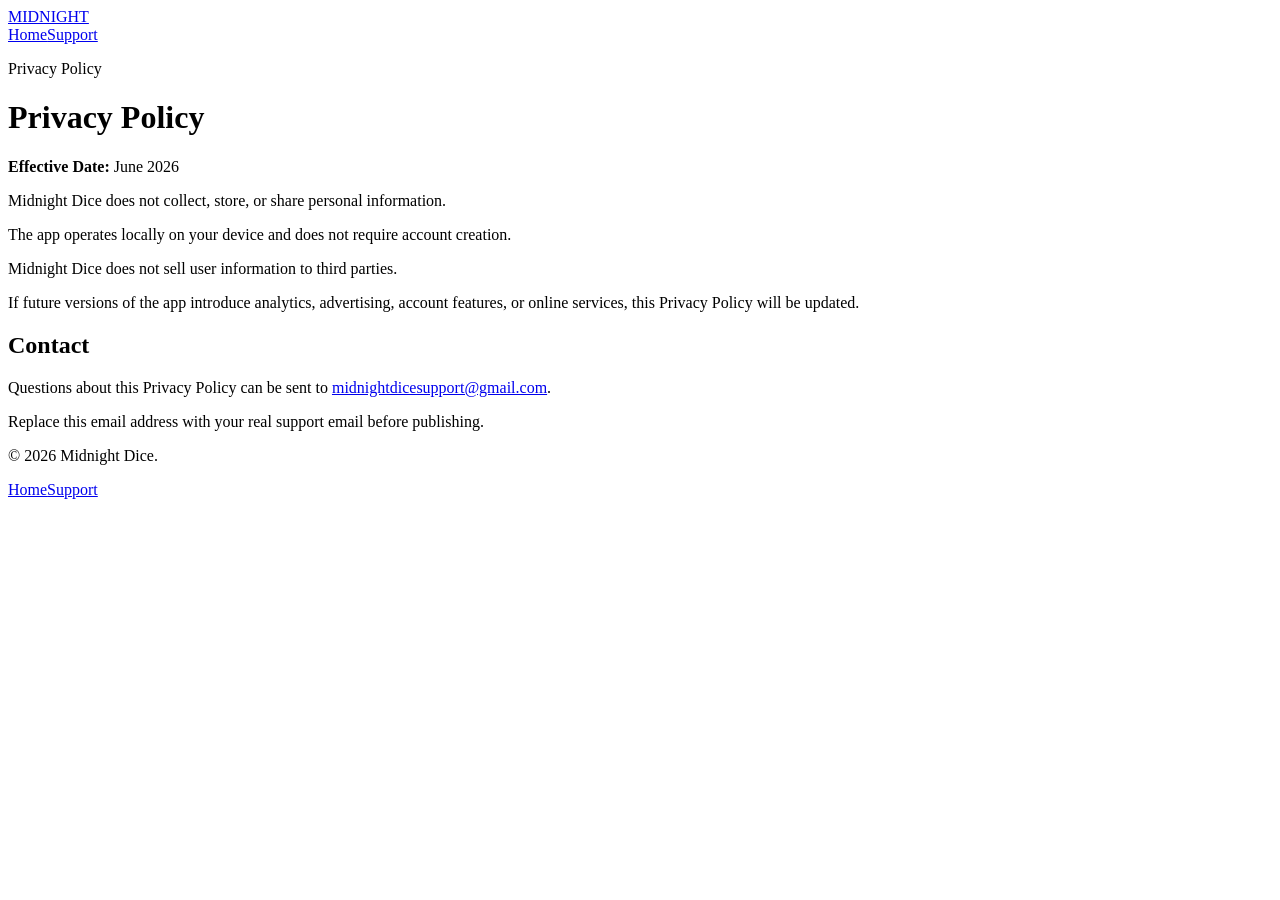
==== privacy.html @ 73e41605 "Update privacy.html" ====
<!doctype html>
<html lang="en">
<head>
  <meta charset="utf-8" />
  <meta name="viewport" content="width=device-width, initial-scale=1" />
  <title>Privacy Policy | Midnight Dice</title>
  <meta name="description" content="Privacy Policy for Midnight Dice." />
  <link rel="stylesheet" href="styles.css" />
</head>
<body>
  <header class="nav"><a class="brand" href="index.html">MIDNIGHT</a><nav><a href="index.html">Home</a><a href="support.html">Support</a></nav></header>
  <main class="page policy">
    <p class="eyebrow">Privacy Policy</p>
    <h1>Privacy Policy</h1>
    <p><strong>Effective Date:</strong> June 2026</p>
    <p>Midnight Dice does not collect, store, or share personal information.</p>
    <p>The app operates locally on your device and does not require account creation.</p>
    <p>Midnight Dice does not sell user information to third parties.</p>
    <p>If future versions of the app introduce analytics, advertising, account features, or online services, this Privacy Policy will be updated.</p>
    <h2>Contact</h2>
    <p>Questions about this Privacy Policy can be sent to <a class="email" href="mailto:support@yourdomain.com">midnightdicesupport@gmail.com</a>.</p>
    <p class="muted">Replace this email address with your real support email before publishing.</p>
  </main>
  <footer><p>© 2026 Midnight Dice.</p><div><a href="index.html">Home</a><a href="support.html">Support</a></div></footer>
</body>
</html>
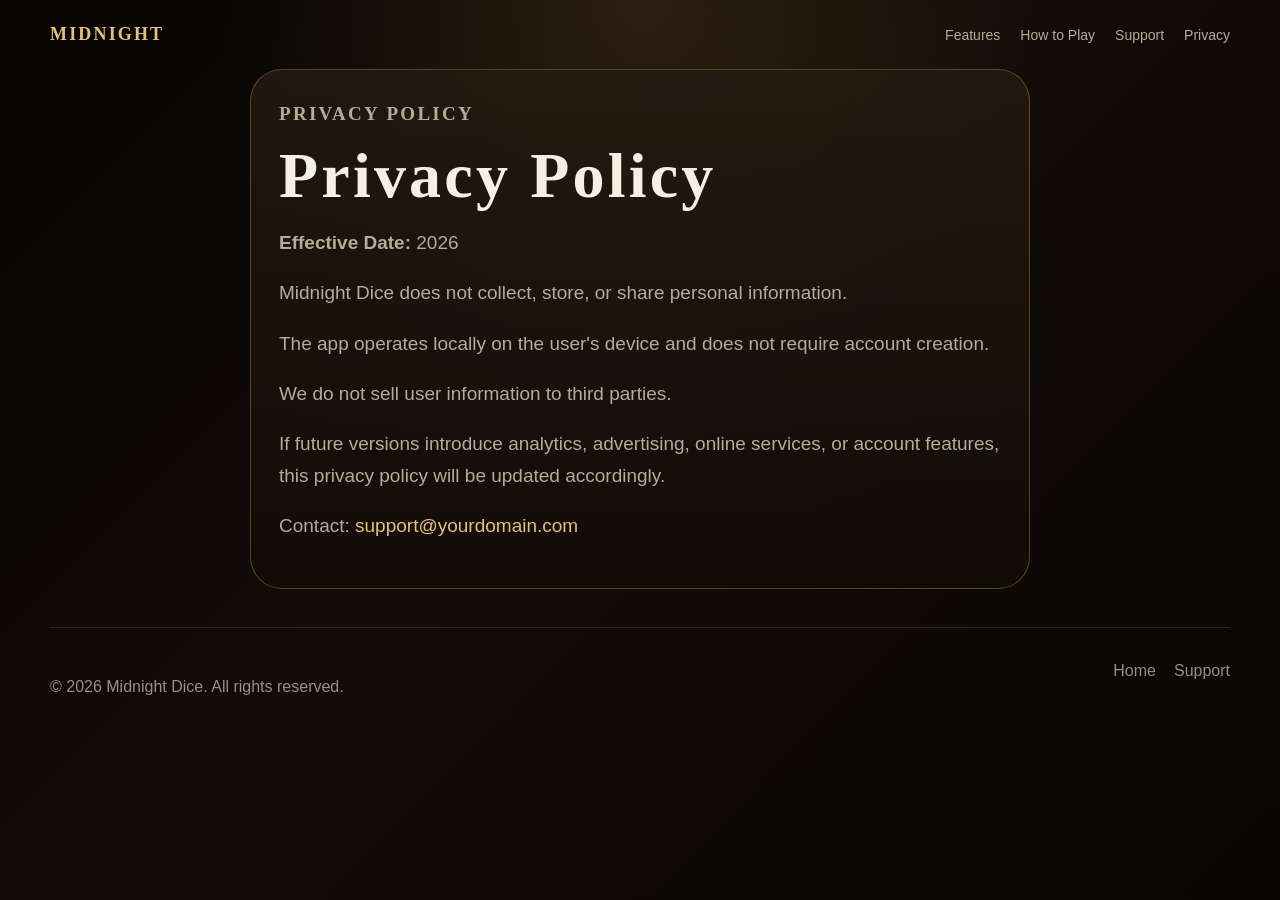
==== commit 175916e9: "Add files via upload" ====
--- a/privacy.html
+++ b/privacy.html
@@ -1,26 +1,5 @@
 <!doctype html>
-<html lang="en">
-<head>
-  <meta charset="utf-8" />
-  <meta name="viewport" content="width=device-width, initial-scale=1" />
-  <title>Privacy Policy | Midnight Dice</title>
-  <meta name="description" content="Privacy Policy for Midnight Dice." />
-  <link rel="stylesheet" href="styles.css" />
-</head>
-<body>
-  <header class="nav"><a class="brand" href="index.html">MIDNIGHT</a><nav><a href="index.html">Home</a><a href="support.html">Support</a></nav></header>
-  <main class="page policy">
-    <p class="eyebrow">Privacy Policy</p>
-    <h1>Privacy Policy</h1>
-    <p><strong>Effective Date:</strong> June 2026</p>
-    <p>Midnight Dice does not collect, store, or share personal information.</p>
-    <p>The app operates locally on your device and does not require account creation.</p>
-    <p>Midnight Dice does not sell user information to third parties.</p>
-    <p>If future versions of the app introduce analytics, advertising, account features, or online services, this Privacy Policy will be updated.</p>
-    <h2>Contact</h2>
-    <p>Questions about this Privacy Policy can be sent to <a class="email" href="mailto:support@yourdomain.com">midnightdicesupport@gmail.com</a>.</p>
-    <p class="muted">Replace this email address with your real support email before publishing.</p>
-  </main>
-  <footer><p>© 2026 Midnight Dice.</p><div><a href="index.html">Home</a><a href="support.html">Support</a></div></footer>
-</body>
-</html>
+<html lang="en"><head><meta charset="utf-8" /><meta name="viewport" content="width=device-width, initial-scale=1" /><title>Privacy Policy | Midnight Dice</title><link rel="stylesheet" href="styles.css" /></head>
+<body><header class="nav"><a class="brand" href="index.html">MIDNIGHT</a><nav><a href="index.html#features">Features</a><a href="index.html#how-to-play">How to Play</a><a href="support.html">Support</a><a href="privacy.html">Privacy</a></nav></header>
+<main class="page"><section class="section narrow"><p class="eyebrow">Privacy Policy</p><h1>Privacy Policy</h1><p><strong>Effective Date:</strong> 2026</p><p>Midnight Dice does not collect, store, or share personal information.</p><p>The app operates locally on the user's device and does not require account creation.</p><p>We do not sell user information to third parties.</p><p>If future versions introduce analytics, advertising, online services, or account features, this privacy policy will be updated accordingly.</p><p>Contact: <a href="mailto:support@yourdomain.com">support@yourdomain.com</a></p></section></main>
+<footer><p>© 2026 Midnight Dice. All rights reserved.</p><div><a href="index.html">Home</a><a href="support.html">Support</a></div></footer></body></html>
--- a/styles.css
+++ b/styles.css
@@ -0,0 +1,354 @@
+* {
+  box-sizing: border-box;
+}
+
+:root {
+  --bg: #050403;
+  --panel: #1a120d;
+  --panel-soft: #241a11;
+  --gold: #d4a24a;
+  --gold-soft: #e4c07a;
+  --text: #f5efe5;
+  --muted: #b8aa98;
+  --line: rgba(212, 162, 74, 0.35);
+}
+
+html {
+  scroll-behavior: smooth;
+}
+
+body {
+  margin: 0;
+  font-family: Inter, -apple-system, BlinkMacSystemFont, "Segoe UI", sans-serif;
+  color: var(--text);
+  background:
+    radial-gradient(circle at 50% 0%, rgba(212, 162, 74, 0.14), transparent 38%),
+    linear-gradient(135deg, #050403 0%, #130c08 45%, #080604 100%);
+  min-height: 100vh;
+  overflow-x: hidden;
+}
+
+a {
+  color: inherit;
+  text-decoration: none;
+}
+
+.nav {
+  width: min(1180px, calc(100% - 40px));
+  margin: 0 auto;
+  padding: 24px 0;
+  display: flex;
+  justify-content: space-between;
+  align-items: center;
+  gap: 20px;
+}
+
+.brand,
+h1,
+h2,
+h3,
+.button,
+.eyebrow {
+  font-family: Georgia, "Times New Roman", serif;
+  letter-spacing: 0.12em;
+}
+
+.brand {
+  color: var(--gold-soft);
+  font-size: 18px;
+  font-weight: 700;
+}
+
+.nav nav {
+  display: flex;
+  gap: 20px;
+  color: var(--muted);
+  font-size: 14px;
+}
+
+.nav a:hover {
+  color: var(--gold-soft);
+}
+
+.hero {
+  width: min(1180px, calc(100% - 40px));
+  margin: 18px auto 80px;
+  display: grid;
+  grid-template-columns: 1fr 420px;
+  gap: 70px;
+  align-items: center;
+}
+
+.hero-copy {
+  padding-top: 36px;
+}
+
+.eyebrow {
+  margin: 0 0 16px;
+  color: var(--gold);
+  text-transform: uppercase;
+  font-size: 15px;
+  font-weight: 700;
+}
+
+h1 {
+  margin: 0;
+  font-size: clamp(42px, 7vw, 82px);
+  line-height: 0.98;
+  letter-spacing: 0.05em;
+}
+
+h2 {
+  margin: 0 0 18px;
+  font-size: clamp(34px, 5vw, 58px);
+  line-height: 1;
+  letter-spacing: 0.04em;
+}
+
+h3 {
+  margin: 0 0 12px;
+  color: var(--gold-soft);
+  font-size: 20px;
+  letter-spacing: 0.06em;
+}
+
+.lede,
+.section p,
+.rule-box li {
+  color: var(--muted);
+  font-size: 19px;
+  line-height: 1.65;
+}
+
+.lede {
+  max-width: 680px;
+  margin: 28px 0;
+}
+
+.actions {
+  display: flex;
+  gap: 14px;
+  flex-wrap: wrap;
+  margin: 30px 0 14px;
+}
+
+.button {
+  display: inline-flex;
+  align-items: center;
+  justify-content: center;
+  min-height: 52px;
+  padding: 0 24px;
+  border: 1px solid var(--line);
+  border-radius: 999px;
+  font-size: 14px;
+  text-transform: uppercase;
+}
+
+.button.primary {
+  background: linear-gradient(180deg, rgba(212, 162, 74, 0.28), rgba(84, 54, 24, 0.45));
+  color: var(--gold-soft);
+}
+
+.button.secondary {
+  color: var(--text);
+  background: rgba(255, 255, 255, 0.03);
+}
+
+.note {
+  color: rgba(245, 239, 229, 0.55);
+  font-size: 14px;
+}
+
+.phone-wrap {
+  justify-self: center;
+  position: relative;
+}
+
+.phone-wrap::before {
+  content: "";
+  position: absolute;
+  inset: 10% -12%;
+  background: radial-gradient(circle, rgba(212, 162, 74, 0.18), transparent 70%);
+  filter: blur(18px);
+}
+
+.phone,
+.screens img {
+  position: relative;
+  display: block;
+  border-radius: 34px;
+  box-shadow: 0 34px 90px rgba(0, 0, 0, 0.55);
+}
+
+.phone {
+  width: min(360px, 78vw);
+}
+
+.section {
+  width: min(1180px, calc(100% - 40px));
+  margin: 0 auto;
+  padding: 80px 0;
+}
+
+.cards {
+  margin-top: 34px;
+  display: grid;
+  grid-template-columns: repeat(4, 1fr);
+  gap: 18px;
+}
+
+.cards article,
+.rule-box,
+.narrow {
+  background: linear-gradient(180deg, rgba(36, 26, 17, 0.86), rgba(18, 12, 8, 0.88));
+  border: 1px solid var(--line);
+  border-radius: 32px;
+  padding: 28px;
+}
+
+.cards p {
+  margin: 0;
+  font-size: 16px;
+}
+
+.gallery {
+  overflow: hidden;
+}
+
+.screens {
+  display: flex;
+  gap: 26px;
+  overflow-x: auto;
+  padding: 22px 0 26px;
+  scrollbar-width: none;
+  -ms-overflow-style: none;
+}
+
+.screens::-webkit-scrollbar {
+  display: none;
+}
+
+.screens img {
+  width: 250px;
+  max-width: 72vw;
+  flex: 0 0 auto;
+}
+
+.split {
+  display: grid;
+  grid-template-columns: 1.1fr 0.9fr;
+  gap: 34px;
+  align-items: start;
+}
+
+.rule-box ol {
+  margin: 0;
+  padding-left: 24px;
+}
+
+.rule-box li {
+  margin-bottom: 14px;
+}
+
+.page {
+  min-height: 62vh;
+}
+
+.narrow {
+  max-width: 780px;
+}
+
+.narrow h1 {
+  font-size: clamp(38px, 6vw, 64px);
+}
+
+.narrow a {
+  color: var(--gold-soft);
+}
+
+footer {
+  width: min(1180px, calc(100% - 40px));
+  margin: 0 auto;
+  padding: 34px 0 46px;
+  border-top: 1px solid rgba(212, 162, 74, 0.18);
+  display: flex;
+  justify-content: space-between;
+  gap: 18px;
+  color: rgba(245, 239, 229, 0.58);
+}
+
+footer div {
+  display: flex;
+  gap: 18px;
+}
+
+@media (max-width: 980px) {
+  .hero {
+    grid-template-columns: 1fr;
+    text-align: center;
+    gap: 40px;
+  }
+
+  .lede {
+    margin-left: auto;
+    margin-right: auto;
+  }
+
+  .actions {
+    justify-content: center;
+  }
+
+  .cards {
+    grid-template-columns: repeat(2, 1fr);
+  }
+
+  .split {
+    grid-template-columns: 1fr;
+  }
+}
+
+@media (max-width: 640px) {
+  .nav {
+    align-items: flex-start;
+  }
+
+  .nav nav {
+    flex-wrap: wrap;
+    justify-content: flex-end;
+    gap: 12px;
+  }
+
+  .hero,
+  .section,
+  footer,
+  .nav {
+    width: min(100% - 28px, 1180px);
+  }
+
+  .hero {
+    margin-top: 4px;
+  }
+
+  .cards {
+    grid-template-columns: 1fr;
+  }
+
+  .cards article,
+  .rule-box,
+  .narrow {
+    border-radius: 24px;
+    padding: 22px;
+  }
+
+  .screens {
+    gap: 18px;
+  }
+
+  .screens img {
+    width: 230px;
+  }
+
+  footer {
+    flex-direction: column;
+  }
+}
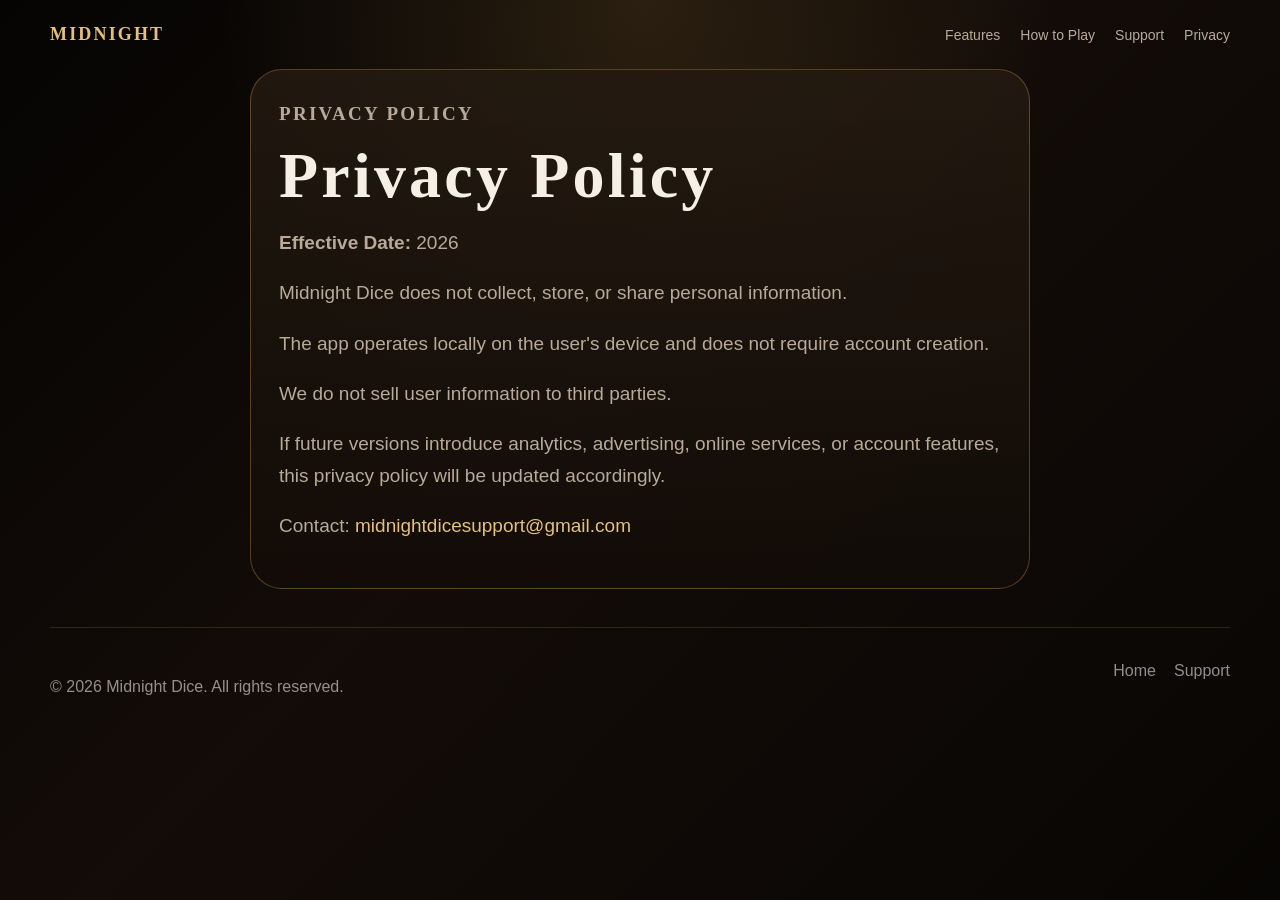
==== commit f967cc35: "Update privacy.html" ====
--- a/privacy.html
+++ b/privacy.html
@@ -1,5 +1,5 @@
 <!doctype html>
 <html lang="en"><head><meta charset="utf-8" /><meta name="viewport" content="width=device-width, initial-scale=1" /><title>Privacy Policy | Midnight Dice</title><link rel="stylesheet" href="styles.css" /></head>
 <body><header class="nav"><a class="brand" href="index.html">MIDNIGHT</a><nav><a href="index.html#features">Features</a><a href="index.html#how-to-play">How to Play</a><a href="support.html">Support</a><a href="privacy.html">Privacy</a></nav></header>
-<main class="page"><section class="section narrow"><p class="eyebrow">Privacy Policy</p><h1>Privacy Policy</h1><p><strong>Effective Date:</strong> 2026</p><p>Midnight Dice does not collect, store, or share personal information.</p><p>The app operates locally on the user's device and does not require account creation.</p><p>We do not sell user information to third parties.</p><p>If future versions introduce analytics, advertising, online services, or account features, this privacy policy will be updated accordingly.</p><p>Contact: <a href="mailto:support@yourdomain.com">support@yourdomain.com</a></p></section></main>
+<main class="page"><section class="section narrow"><p class="eyebrow">Privacy Policy</p><h1>Privacy Policy</h1><p><strong>Effective Date:</strong> 2026</p><p>Midnight Dice does not collect, store, or share personal information.</p><p>The app operates locally on the user's device and does not require account creation.</p><p>We do not sell user information to third parties.</p><p>If future versions introduce analytics, advertising, online services, or account features, this privacy policy will be updated accordingly.</p><p>Contact: <a href="mailto:midnightdicesupport@gmail.com">midnightdicesupport@gmail.com</a></p></section></main>
 <footer><p>© 2026 Midnight Dice. All rights reserved.</p><div><a href="index.html">Home</a><a href="support.html">Support</a></div></footer></body></html>
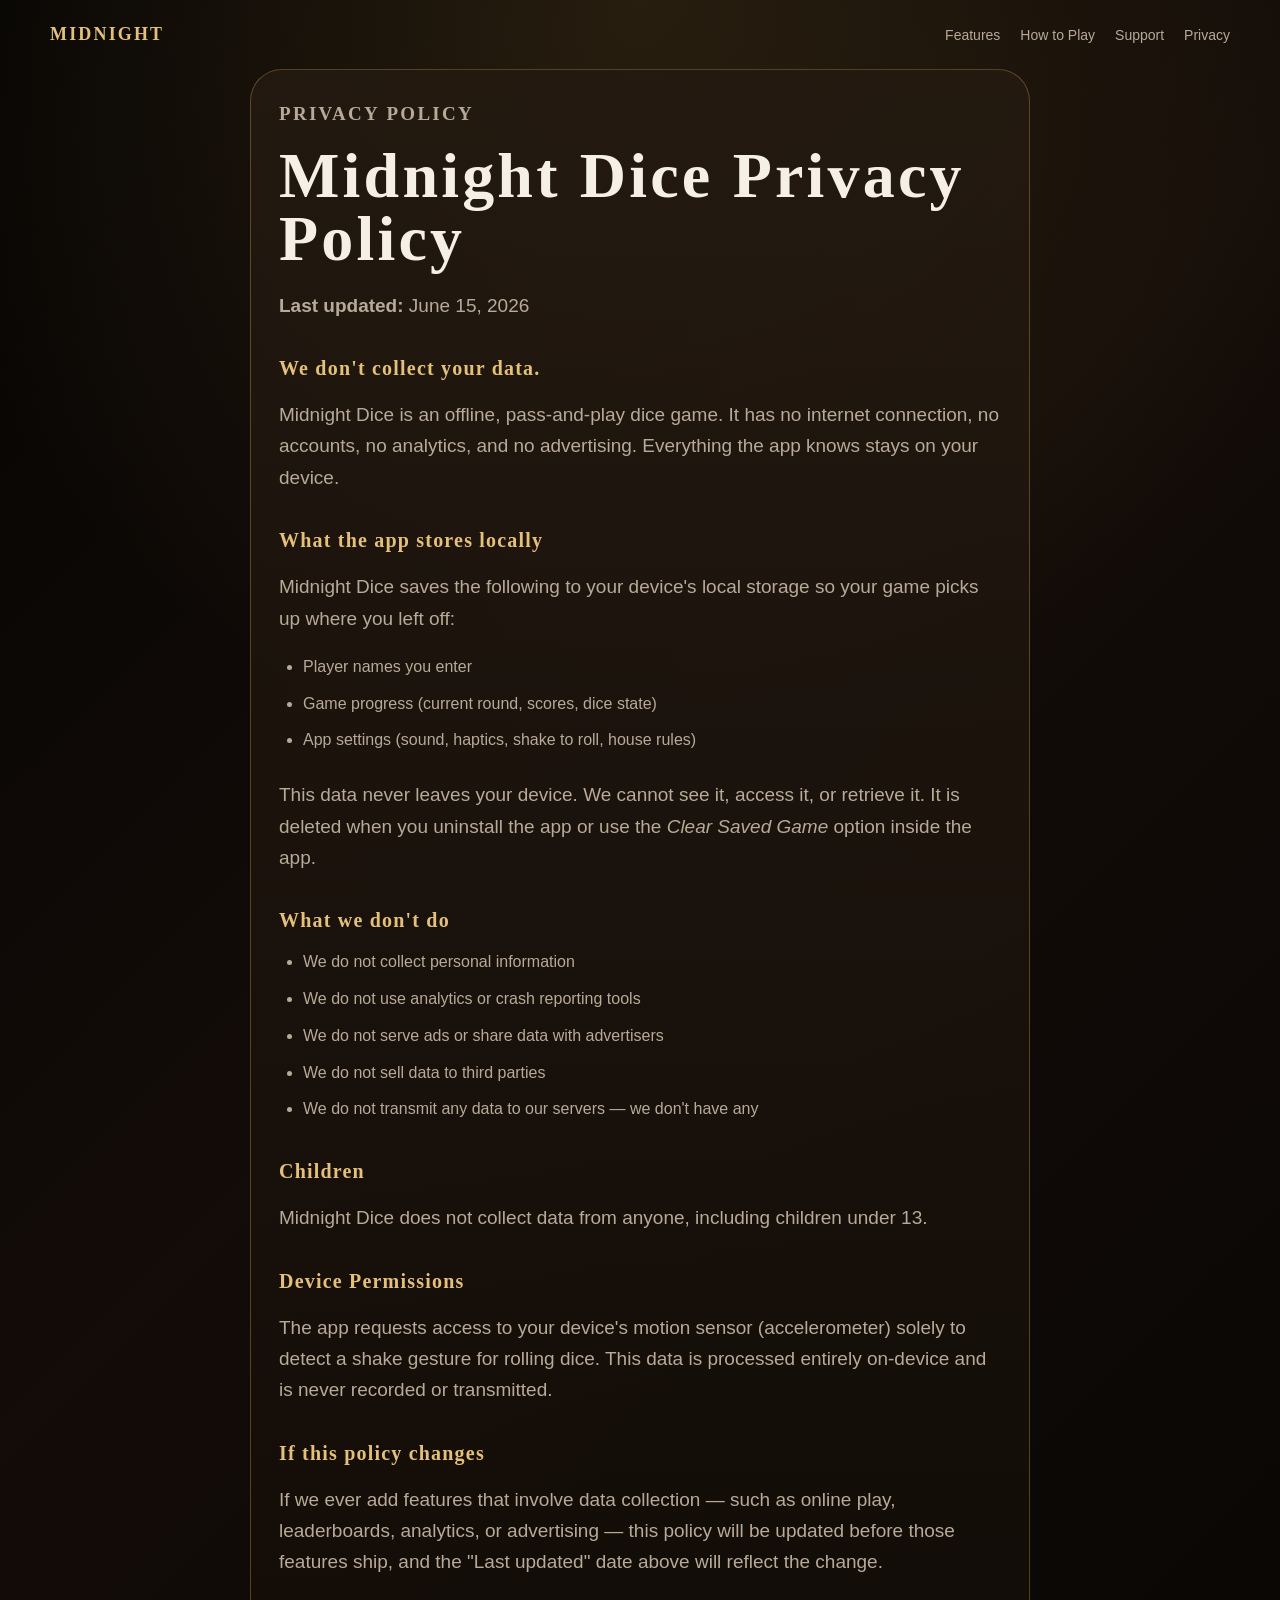
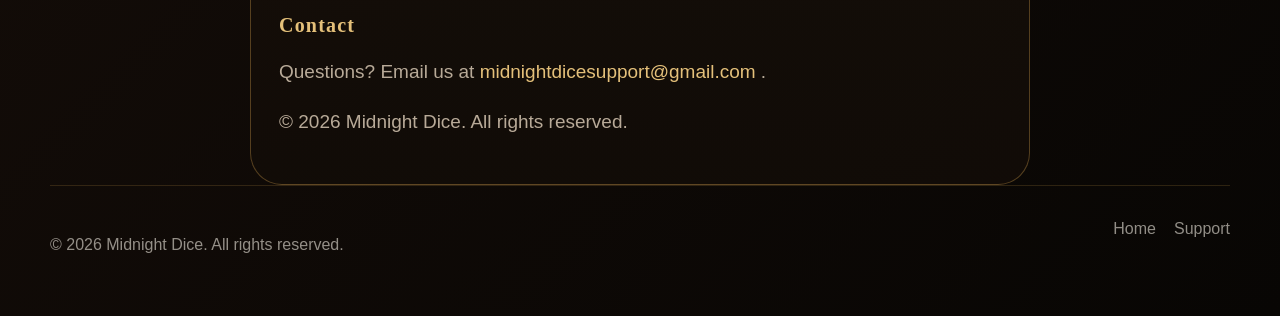
==== commit fc17d8d1: "Remove redundant statement about data collection" ====
--- a/privacy.html
+++ b/privacy.html
@@ -1,5 +1,85 @@
 <!doctype html>
 <html lang="en"><head><meta charset="utf-8" /><meta name="viewport" content="width=device-width, initial-scale=1" /><title>Privacy Policy | Midnight Dice</title><link rel="stylesheet" href="styles.css" /></head>
 <body><header class="nav"><a class="brand" href="index.html">MIDNIGHT</a><nav><a href="index.html#features">Features</a><a href="index.html#how-to-play">How to Play</a><a href="support.html">Support</a><a href="privacy.html">Privacy</a></nav></header>
-<main class="page"><section class="section narrow"><p class="eyebrow">Privacy Policy</p><h1>Privacy Policy</h1><p><strong>Effective Date:</strong> 2026</p><p>Midnight Dice does not collect, store, or share personal information.</p><p>The app operates locally on the user's device and does not require account creation.</p><p>We do not sell user information to third parties.</p><p>If future versions introduce analytics, advertising, online services, or account features, this privacy policy will be updated accordingly.</p><p>Contact: <a href="mailto:midnightdicesupport@gmail.com">midnightdicesupport@gmail.com</a></p></section></main>
+<main class="page">
+  <section class="section narrow">
+    <p class="eyebrow">Privacy Policy</p>
+
+    <h1>Midnight Dice Privacy Policy</h1>
+
+    <p><strong>Last updated:</strong> June 15, 2026</p>
+
+    <h3>We don't collect your data.</h3>
+
+    <p>
+      Midnight Dice is an offline, pass-and-play dice game. It has no internet
+      connection, no accounts, no analytics, and no advertising. Everything the
+      app knows stays on your device.
+    </p>
+
+    <h3>What the app stores locally</h3>
+
+    <p>
+      Midnight Dice saves the following to your device's local storage so your
+      game picks up where you left off:
+    </p>
+
+    <ul>
+      <li>Player names you enter</li>
+      <li>Game progress (current round, scores, dice state)</li>
+      <li>App settings (sound, haptics, shake to roll, house rules)</li>
+    </ul>
+
+    <p>
+      This data never leaves your device. We cannot see it, access it, or
+      retrieve it. It is deleted when you uninstall the app or use the
+      <em>Clear Saved Game</em> option inside the app.
+    </p>
+
+    <h3>What we don't do</h3>
+
+    <ul>
+      <li>We do not collect personal information</li>
+      <li>We do not use analytics or crash reporting tools</li>
+      <li>We do not serve ads or share data with advertisers</li>
+      <li>We do not sell data to third parties</li>
+      <li>We do not transmit any data to our servers — we don't have any</li>
+    </ul>
+
+    <h3>Children</h3>
+
+    <p>
+      Midnight Dice does not collect data from anyone, including children under
+      13.
+    </p>
+
+    <h3>Device Permissions</h3>
+
+    <p>
+      The app requests access to your device's motion sensor (accelerometer)
+      solely to detect a shake gesture for rolling dice. This data is processed
+      entirely on-device and is never recorded or transmitted.
+    </p>
+
+    <h3>If this policy changes</h3>
+
+    <p>
+      If we ever add features that involve data collection — such as online
+      play, leaderboards, analytics, or advertising — this policy will be
+      updated before those features ship, and the "Last updated" date above will
+      reflect the change.
+    </p>
+
+    <h3>Contact</h3>
+
+    <p>
+      Questions? Email us at
+      <a href="mailto:midnightdicesupport@gmail.com">
+        midnightdicesupport@gmail.com
+      </a>.
+    </p>
+
+    <p>© 2026 Midnight Dice. All rights reserved.</p>
+  </section>
+</main>
 <footer><p>© 2026 Midnight Dice. All rights reserved.</p><div><a href="index.html">Home</a><a href="support.html">Support</a></div></footer></body></html>
--- a/styles.css
+++ b/styles.css
@@ -282,6 +282,24 @@
   gap: 18px;
 }
 
+/* Privacy Policy Styling */
+
+.narrow ul {
+  color: var(--muted);
+  line-height: 1.8;
+  padding-left: 24px;
+  margin: 16px 0 24px;
+}
+
+.narrow li {
+  margin-bottom: 8px;
+}
+
+.narrow h3 {
+  margin-top: 36px;
+  margin-bottom: 12px;
+}
+
 @media (max-width: 980px) {
   .hero {
     grid-template-columns: 1fr;
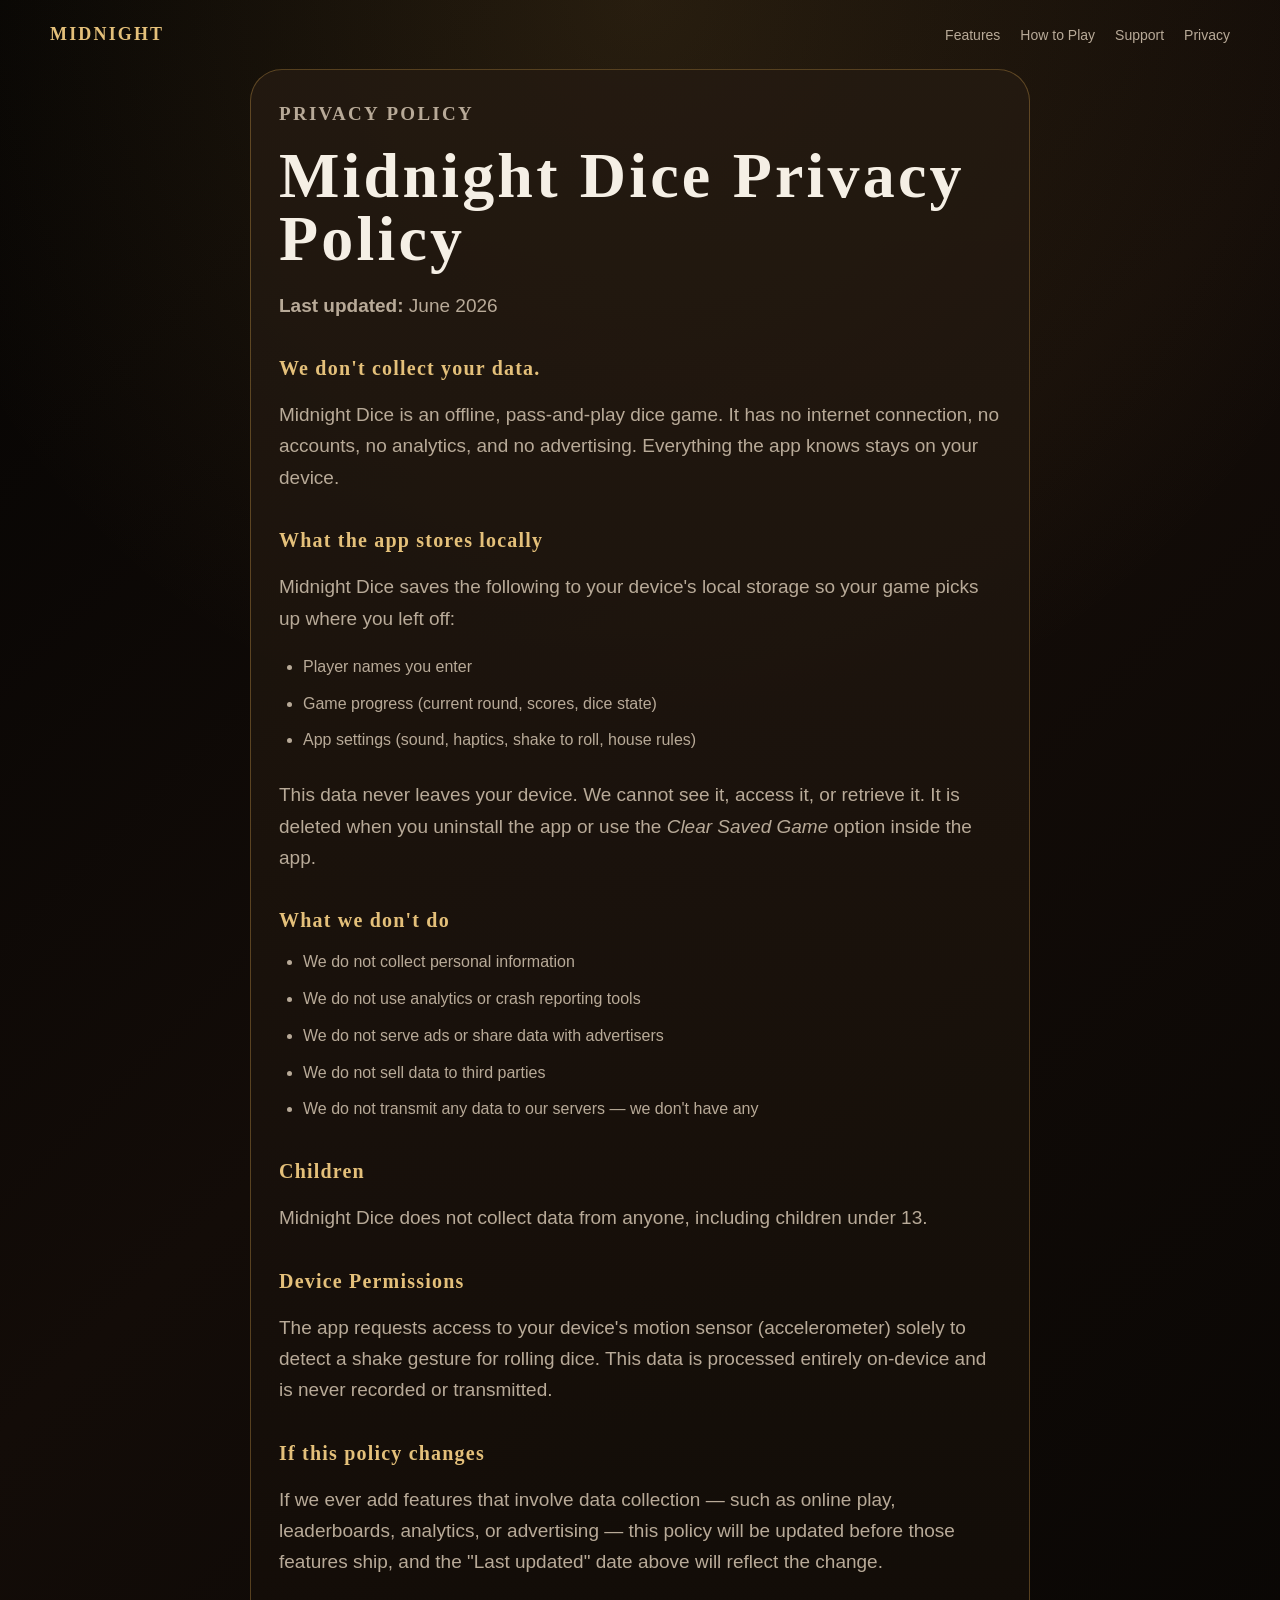
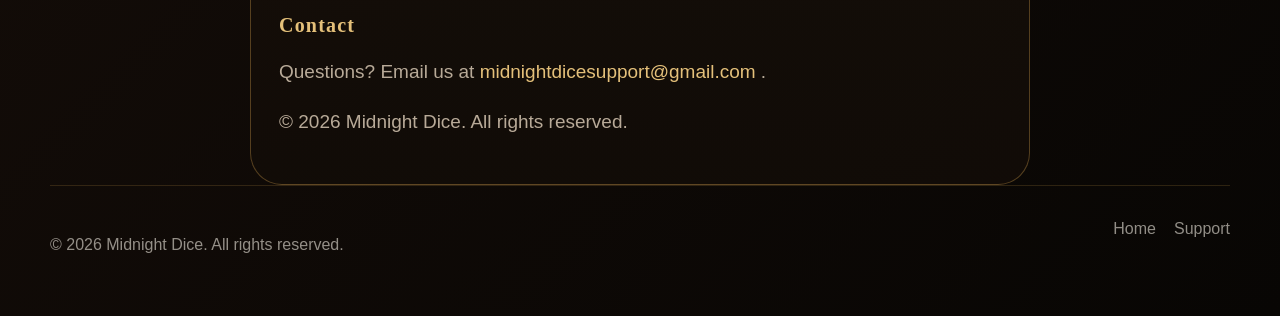
==== commit 0b62d8f3: "Update privacy.html" ====
--- a/privacy.html
+++ b/privacy.html
@@ -7,7 +7,7 @@
 
     <h1>Midnight Dice Privacy Policy</h1>
 
-    <p><strong>Last updated:</strong> June 15, 2026</p>
+    <p><strong>Last updated:</strong> June 2026</p>
 
     <h3>We don't collect your data.</h3>
 
